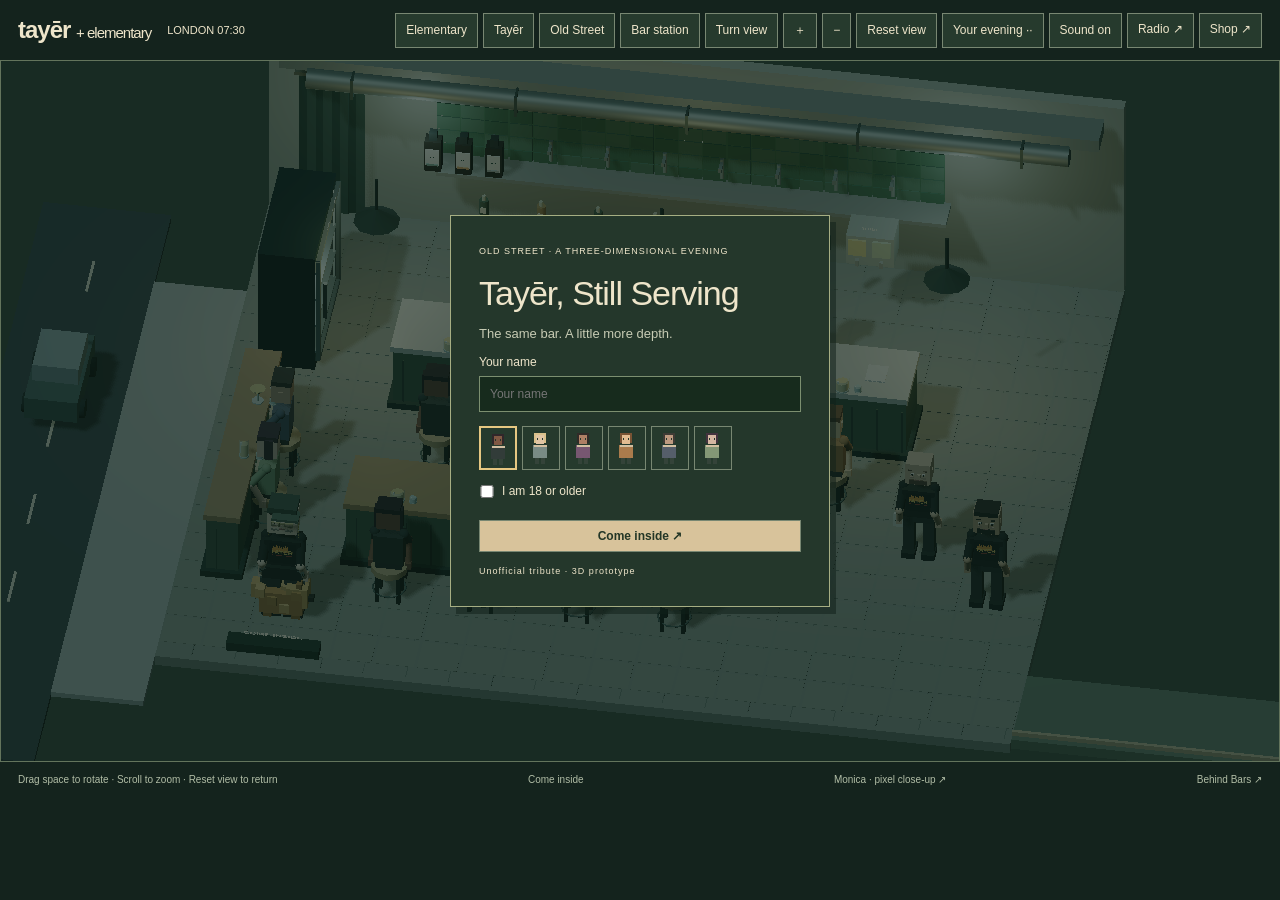
==== index.html @ e445b416 "Raise window decal and keep storefront sign readable" ====
<!doctype html><html lang="en"><head><meta charset="utf-8"><meta name="viewport" content="width=device-width, initial-scale=1"><title>Tayēr, Still Serving</title><link rel="stylesheet" href="style.css?v=glass-height-20"></head><body>
<header><a href="./">tayēr <small>+ elementary</small></a><span id="time"></span><nav><button id="front">Elementary</button><button id="back">Tayēr</button><button id="street">Old Street</button><button id="station">Bar station</button><button id="orbit">Turn view</button><button id="zoomIn" aria-label="Zoom in">＋</button><button id="zoomOut" aria-label="Zoom out">−</button><button id="resetView">Reset view</button><button id="actions" aria-expanded="false">Your evening ··</button><button id="sound">Sound on</button><a href="https://open.spotify.com/playlist/6UppMPIf8pKgyq8JjT1DAQ" target="_blank" rel="noopener noreferrer">Radio ↗</a><a href="https://tayer-elementary.com/collections/all" target="_blank" rel="noopener noreferrer">Shop ↗</a></nav></header>
<main id="stage"><canvas id="world" aria-label="Three-dimensional pixel bar"></canvas><div id="targets"></div><div id="bubble" hidden><button id="dismiss" aria-label="Close dialogue">×</button><img id="dialoguePortrait" src="alex-welcome-v4-muyu.png" alt="Alex welcoming you at Elementary" hidden><strong id="speaker"></strong><p id="line"></p><div id="choices"></div></div><div id="notice" role="status"></div>
<section id="welcome"><div><small>OLD STREET · A THREE-DIMENSIONAL EVENING</small><h1>Tayēr, Still Serving</h1><p>The same bar. A little more depth.</p><label>Your name<input id="name" placeholder="Your name" maxlength="30"></label><div id="avatars"></div><label class="adult"><input id="adult" type="checkbox"> I am 18 or older</label><button id="enter">Come inside ↗</button><small>Unofficial tribute · 3D prototype</small></div></section>
<section id="menu" hidden><div class="paper"><button id="closeMenu" aria-label="Close menu">×</button><h2 id="menuTitle">elementary</h2><small id="menuSubtitle">#HUSTLEMAGIC</small><div id="drinks"></div><small>Virtual drinks · sample prices</small></div></section></main>
<footer><span>Drag space to rotate · Scroll to zoom · Reset view to return</span><span id="status">Come inside</span><a href="monica.html">Monica · pixel close-up ↗</a><a href="https://www.behindbars.net/projects/tayer-elementary" target="_blank" rel="noopener noreferrer">Behind Bars ↗</a></footer><div id="music" aria-hidden="true"><div id="spotify"></div></div>
<script src="content.js?v=martini-16"></script><script type="module" src="game.js?v=glass-height-20"></script></body></html>
---- style.css ----
:root{font-family:Arial,Helvetica,sans-serif;color:#eee5ca;background:#14231d}*{box-sizing:border-box}body{margin:0}header{display:flex;align-items:center;gap:16px;min-height:60px;padding:12px 18px;flex-wrap:wrap}header>a{font-size:24px;font-weight:bold;letter-spacing:-1px}header small{font-size:15px;font-weight:normal}a{color:inherit;text-decoration:none}nav{display:flex;gap:5px;flex-wrap:wrap;margin-left:auto}button,nav a{font:inherit;font-size:12px;border:1px solid #788772;background:#263a2d;color:inherit;padding:8px 10px;cursor:pointer}button:hover,a:hover{background:#435643}button:disabled{opacity:.5;cursor:wait}#time{font-size:11px}main{position:relative;max-width:1600px;height:min(78vh,850px);min-height:450px;margin:auto;background:#24382e;border:1px solid #63745c;overflow:hidden}#world{width:100%;height:100%;display:block;image-rendering:pixelated;touch-action:none}#targets{position:absolute;inset:0;pointer-events:none}.target{position:absolute;transform:translate(-50%,-100%);pointer-events:auto;width:38px;height:85px;border:0;background:transparent;color:transparent}.target:hover,.target:focus-visible{outline:1px solid #e4c78f;border-radius:25px;background:#e9e8b20b}#bubble{position:absolute;z-index:4;width:300px;max-width:calc(100% - 16px);background:#11271aef;border:1px solid #c8cba1;border-radius:3px;padding:11px 14px;box-shadow:4px 5px #06130c66}#bubble[hidden]{display:none}#bubble:after{content:'';position:absolute;left:var(--tail,50%);bottom:-7px;width:12px;height:12px;transform:rotate(45deg);background:#11271a;border-right:1px solid #c8cba1;border-bottom:1px solid #c8cba1}#speaker{font-size:11px;color:#e4bf82;letter-spacing:1px}#line{font-size:14px;line-height:1.5;margin:8px 0}#choices{display:flex;gap:5px;flex-wrap:wrap}#choices button{font-size:12px;padding:6px 9px}#dismiss,#closeMenu{position:absolute;top:3px;right:4px;background:none;border:0;padding:1px 6px;font-size:20px}#notice{position:absolute;top:12px;left:50%;transform:translateX(-50%);font-size:12px;background:#102319e8;padding:8px 14px;opacity:0;pointer-events:none}section{position:absolute;inset:0;background:#11231ba3;display:grid;place-items:center;z-index:8}section[hidden]{display:none}#welcome>div{width:380px;max-width:90%;padding:28px;background:#24372b;border:1px solid #a6ae83;box-shadow:6px 7px #10211988}h1{font-size:34px;margin:16px 0 5px;font-weight:normal;letter-spacing:-1px}#welcome p{font-size:13px;color:#c7cbb4}#welcome small{display:block;font-size:9px;letter-spacing:1px;line-height:1.6}label{display:block;font-size:12px;margin:14px 0}input{display:block;width:100%;padding:10px;background:#172b1d;border:1px solid #7c8f70;color:inherit;margin-top:7px;font:inherit}.adult{display:flex;align-items:center;gap:7px}.adult input{width:16px;margin:0}#avatars{display:flex;gap:5px}#avatars button{width:38px;height:44px;padding:4px}#avatars button[aria-pressed=true]{border:2px solid #e6c782}#enter{width:100%;background:#d8c39b;color:#233626;font-weight:bold;margin:8px 0 12px}.paper{position:relative;width:540px;max-width:94%;padding:28px;color:#151b16;background:#f2f0e8;max-height:90%;overflow:auto}.paper h2{text-align:right;margin:8px 0;font-size:31px;letter-spacing:-1px}.paper>small{display:block;text-align:right;letter-spacing:2px;font-size:9px}.paper .drink{color:#1c251e;display:block;width:100%;background:none;border:0;border-top:5px solid #172019;text-align:left;margin:25px 0 8px;padding:12px 0;position:relative}.drink b{display:block;font-size:13px;padding-right:30px}.drink p{font-size:12px;line-height:1.5;margin:8px 0}.drink span{position:absolute;right:0;top:12px}.drink:hover{background:#e0e4d7}footer{display:flex;justify-content:space-between;flex-wrap:wrap;gap:10px;padding:12px 18px;font-size:10px;color:#b1bda6}#music{position:fixed;left:-500px;top:0;width:280px;height:152px;pointer-events:none}@media(max-width:700px){header{padding:9px;gap:8px}header>a{font-size:20px}nav{margin:0}nav button,nav a{font-size:10px;padding:6px}main{min-height:430px;height:68vh}.target{height:65px;width:30px}#bubble{width:260px}#line{font-size:13px}}

.guest-chat{position:absolute;transform:translate(-50%,-100%);max-width:135px;padding:5px 7px;background:#11241bec;border:1px solid #a9b394;color:#fff3d8;font:12px/1.4 Arial,sans-serif;border-radius:3px;pointer-events:none}.guest-chat[hidden]{display:none}

#avatars canvas{display:block;width:26px;height:34px;image-rendering:pixelated}

#menu[data-room=front] #drinks{display:grid;grid-template-columns:1fr 1fr;margin-top:22px}#menu[data-room=front] .drink{border:0;margin:0;padding:0 15px 12px 0;min-height:170px}#menu[data-room=front] .drink:last-child{border-left:6px solid #172019;padding-left:15px;padding-right:0}#menu[data-room=front] .category{display:block;text-align:left;letter-spacing:3px;border-bottom:6px solid #172019;padding:0 0 8px;margin:0 -15px 18px 0;font-size:12px;font-weight:bold}#menu[data-room=front] .drink:last-child .category{margin-left:-15px;margin-right:0;padding-left:15px}#menu[data-room=front] .drink span{top:40px;right:9px}#menu[data-room=front] .drink:last-child span{right:0}

.target{width:26px;height:20px;padding:0;color:#e7d6ad;font:18px/16px Arial,sans-serif;border-radius:0;background:#20372bbb;transform:translate(-50%,-125%)}.target:hover,.target:focus-visible{border-radius:2px;background:#3a5343;outline:1px solid #c5bb93}

#bubble.with-portrait{width:420px;max-height:calc(100% - 24px);overflow:auto}#dialoguePortrait{display:block;width:100%;aspect-ratio:4/3;object-fit:cover;image-rendering:pixelated;margin:12px 0}#dialoguePortrait[hidden]{display:none}

/* Phone layout: comfortable controls, a tall viewport and scrollable overlays. */
@media(max-width:700px){body{overflow-x:hidden}header{padding:8px 10px}nav{width:100%;flex-wrap:nowrap;overflow-x:auto;padding-bottom:4px}nav button,nav a{flex-shrink:0;min-height:44px;padding:10px 12px;font-size:12px}main{height:calc(100svh - 150px);min-height:360px}.target{width:44px;height:76px}#choices button{min-height:44px;font-size:14px}#dismiss,#closeMenu{min-width:44px;min-height:44px}#welcome>div{max-height:96%;overflow:auto;padding:20px}input{font-size:16px;min-height:44px}.paper{padding:20px;max-height:96%}footer{padding:8px 10px}#notice{max-width:94%;width:max-content}#bubble{max-height:85%;overflow:auto}}
@media(max-height:500px) and (orientation:landscape){main{height:75svh;min-height:260px}#welcome>div{padding:12px 20px}h1{margin:4px 0}header{padding:4px 8px}}

#seatChoice{border:1px solid #7c8f70;margin:12px 0;padding:8px}#seatChoice legend{font-size:12px}#seatChoice label{display:inline-flex;align-items:center;gap:8px;margin:4px 10px 4px 0;min-height:44px}#seatChoice input{width:18px;min-height:18px;margin:0}

#bubble.below-speaker:after{top:-7px;bottom:auto;transform:rotate(225deg)}
@media(max-width:700px){#bubble,#bubble.with-portrait{width:260px;max-width:calc(100% - 16px);padding:10px 12px;max-height:calc(100% - 16px)}#bubble.with-portrait #dialoguePortrait{float:left;width:72px;height:84px;aspect-ratio:auto;object-fit:cover;margin:18px 10px 6px 0}#bubble.with-portrait #choices{clear:both}#line{margin:6px 0;font-size:14px;line-height:1.4}}

#posterDialog{padding:12px;background:#172b25;border:1px solid #9daaa1;max-width:94vw;max-height:94svh;overflow:auto}#posterDialog::backdrop{background:#07120de8}#posterDialog img{display:block;max-width:85vw;max-height:85svh;object-fit:contain}#posterDialog button{position:sticky;top:0;float:right;min-width:44px;min-height:44px;font-size:24px}nav,#bubble,.paper,#welcome>div,#posterDialog{touch-action:pan-y;overscroll-behavior:contain;-webkit-overflow-scrolling:touch}nav{touch-action:pan-x}html{scroll-behavior:smooth}

.poster-target{position:absolute;transform:translate(-50%,-50%);min-width:44px;min-height:44px;width:90px;height:120px;pointer-events:auto;background:transparent;border:0;color:transparent}.poster-target:hover,.poster-target:focus-visible{outline:1px solid #dbd3af;background:#ffffff09}

.target{width:auto;min-width:26px;height:22px;font:10px/18px Arial,sans-serif;padding:0 4px;white-space:nowrap}@media(max-width:700px){.target{min-width:44px;min-height:44px;height:44px;font-size:11px;background:#20372b99}}
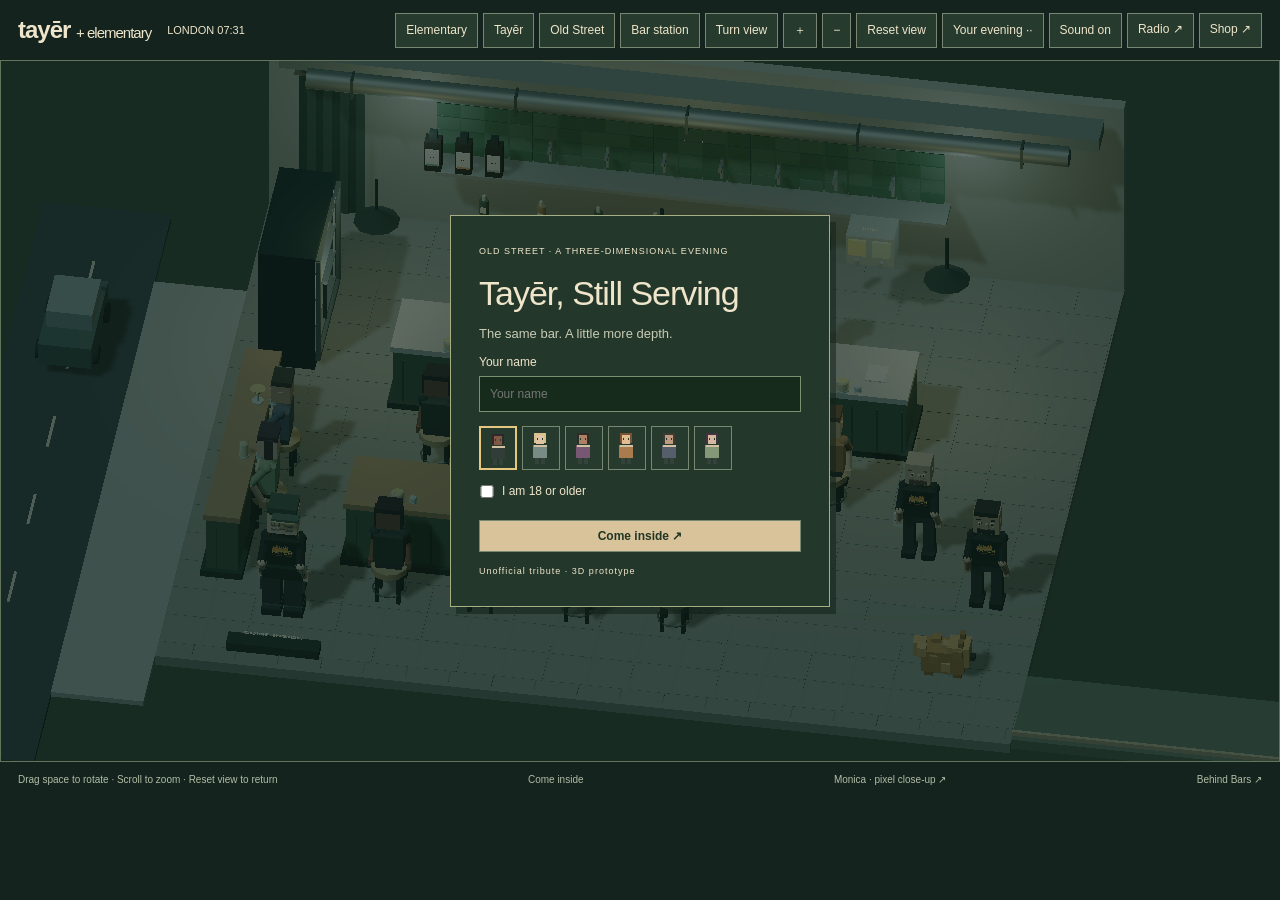
==== commit e8bb0368: "Add Alex and Pablo moments and corridor behind the curtain" ====
--- a/index.html
+++ b/index.html
@@ -1,7 +1,7 @@
-<!doctype html><html lang="en"><head><meta charset="utf-8"><meta name="viewport" content="width=device-width, initial-scale=1"><title>Tayēr, Still Serving</title><link rel="stylesheet" href="style.css?v=glass-height-20"></head><body>
+<!doctype html><html lang="en"><head><meta charset="utf-8"><meta name="viewport" content="width=device-width, initial-scale=1"><title>Tayēr, Still Serving</title><link rel="stylesheet" href="style.css?v=pablo-corridor-21"></head><body>
 <header><a href="./">tayēr <small>+ elementary</small></a><span id="time"></span><nav><button id="front">Elementary</button><button id="back">Tayēr</button><button id="street">Old Street</button><button id="station">Bar station</button><button id="orbit">Turn view</button><button id="zoomIn" aria-label="Zoom in">＋</button><button id="zoomOut" aria-label="Zoom out">−</button><button id="resetView">Reset view</button><button id="actions" aria-expanded="false">Your evening ··</button><button id="sound">Sound on</button><a href="https://open.spotify.com/playlist/6UppMPIf8pKgyq8JjT1DAQ" target="_blank" rel="noopener noreferrer">Radio ↗</a><a href="https://tayer-elementary.com/collections/all" target="_blank" rel="noopener noreferrer">Shop ↗</a></nav></header>
 <main id="stage"><canvas id="world" aria-label="Three-dimensional pixel bar"></canvas><div id="targets"></div><div id="bubble" hidden><button id="dismiss" aria-label="Close dialogue">×</button><img id="dialoguePortrait" src="alex-welcome-v4-muyu.png" alt="Alex welcoming you at Elementary" hidden><strong id="speaker"></strong><p id="line"></p><div id="choices"></div></div><div id="notice" role="status"></div>
 <section id="welcome"><div><small>OLD STREET · A THREE-DIMENSIONAL EVENING</small><h1>Tayēr, Still Serving</h1><p>The same bar. A little more depth.</p><label>Your name<input id="name" placeholder="Your name" maxlength="30"></label><div id="avatars"></div><label class="adult"><input id="adult" type="checkbox"> I am 18 or older</label><button id="enter">Come inside ↗</button><small>Unofficial tribute · 3D prototype</small></div></section>
 <section id="menu" hidden><div class="paper"><button id="closeMenu" aria-label="Close menu">×</button><h2 id="menuTitle">elementary</h2><small id="menuSubtitle">#HUSTLEMAGIC</small><div id="drinks"></div><small>Virtual drinks · sample prices</small></div></section></main>
 <footer><span>Drag space to rotate · Scroll to zoom · Reset view to return</span><span id="status">Come inside</span><a href="monica.html">Monica · pixel close-up ↗</a><a href="https://www.behindbars.net/projects/tayer-elementary" target="_blank" rel="noopener noreferrer">Behind Bars ↗</a></footer><div id="music" aria-hidden="true"><div id="spotify"></div></div>
-<script src="content.js?v=martini-16"></script><script type="module" src="game.js?v=glass-height-20"></script></body></html>
+<script src="content.js?v=martini-16"></script><script type="module" src="game.js?v=pablo-corridor-21"></script></body></html>
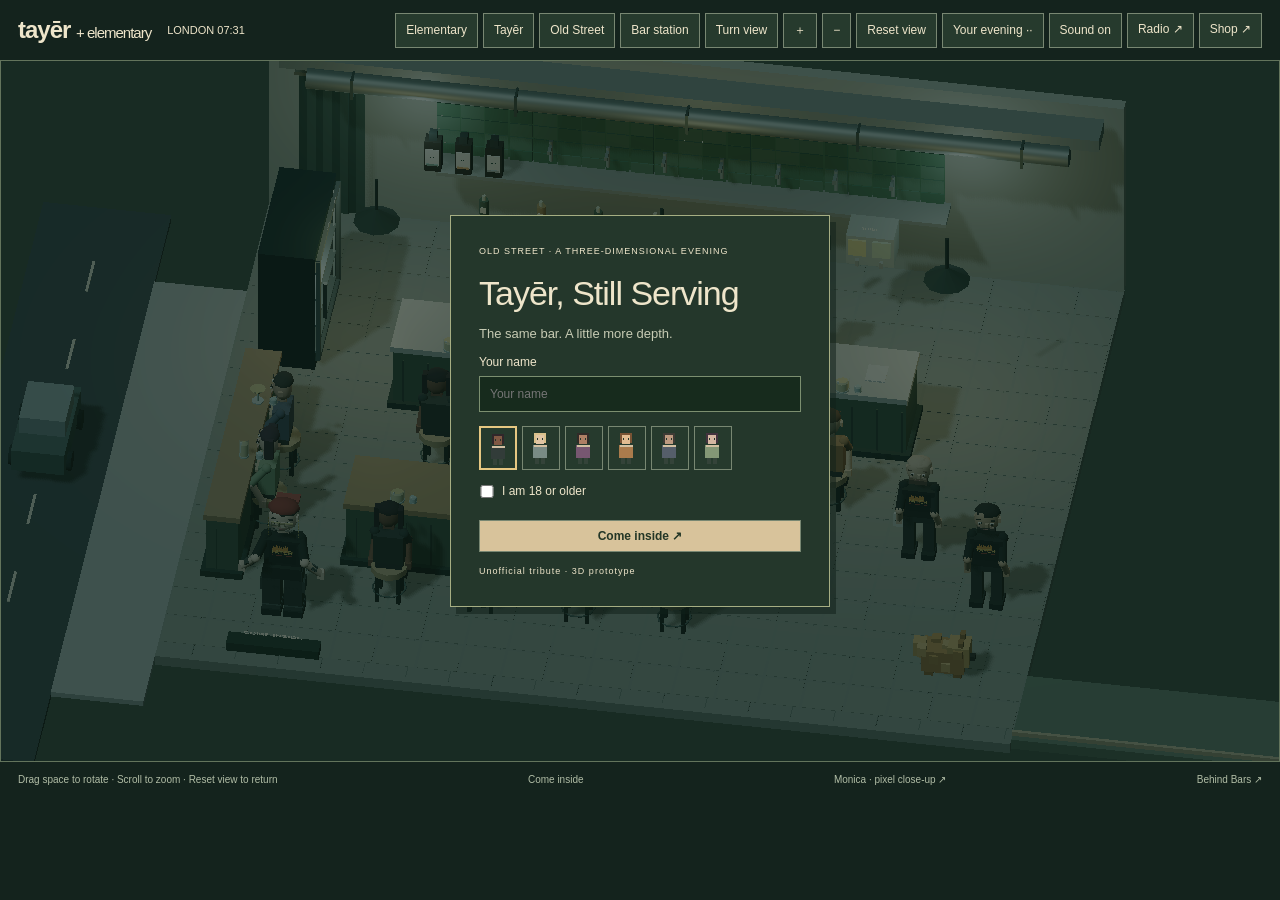
==== commit 8f4c9657: "Shape character faces, open Alex welcome pose and animate Laura slush service" ====
--- a/index.html
+++ b/index.html
@@ -1,7 +1,7 @@
-<!doctype html><html lang="en"><head><meta charset="utf-8"><meta name="viewport" content="width=device-width, initial-scale=1"><title>Tayēr, Still Serving</title><link rel="stylesheet" href="style.css?v=pablo-corridor-21"></head><body>
+<!doctype html><html lang="en"><head><meta charset="utf-8"><meta name="viewport" content="width=device-width, initial-scale=1"><title>Tayēr, Still Serving</title><link rel="stylesheet" href="style.css?v=characters-22"></head><body>
 <header><a href="./">tayēr <small>+ elementary</small></a><span id="time"></span><nav><button id="front">Elementary</button><button id="back">Tayēr</button><button id="street">Old Street</button><button id="station">Bar station</button><button id="orbit">Turn view</button><button id="zoomIn" aria-label="Zoom in">＋</button><button id="zoomOut" aria-label="Zoom out">−</button><button id="resetView">Reset view</button><button id="actions" aria-expanded="false">Your evening ··</button><button id="sound">Sound on</button><a href="https://open.spotify.com/playlist/6UppMPIf8pKgyq8JjT1DAQ" target="_blank" rel="noopener noreferrer">Radio ↗</a><a href="https://tayer-elementary.com/collections/all" target="_blank" rel="noopener noreferrer">Shop ↗</a></nav></header>
-<main id="stage"><canvas id="world" aria-label="Three-dimensional pixel bar"></canvas><div id="targets"></div><div id="bubble" hidden><button id="dismiss" aria-label="Close dialogue">×</button><img id="dialoguePortrait" src="alex-welcome-v4-muyu.png" alt="Alex welcoming you at Elementary" hidden><strong id="speaker"></strong><p id="line"></p><div id="choices"></div></div><div id="notice" role="status"></div>
+<main id="stage"><canvas id="world" aria-label="Three-dimensional pixel bar"></canvas><div id="targets"></div><div id="bubble" hidden><button id="dismiss" aria-label="Close dialogue">×</button><img id="dialoguePortrait" src="alex-welcome-v7-open.png" alt="Alex welcoming you at Elementary" hidden><strong id="speaker"></strong><p id="line"></p><div id="choices"></div></div><div id="notice" role="status"></div>
 <section id="welcome"><div><small>OLD STREET · A THREE-DIMENSIONAL EVENING</small><h1>Tayēr, Still Serving</h1><p>The same bar. A little more depth.</p><label>Your name<input id="name" placeholder="Your name" maxlength="30"></label><div id="avatars"></div><label class="adult"><input id="adult" type="checkbox"> I am 18 or older</label><button id="enter">Come inside ↗</button><small>Unofficial tribute · 3D prototype</small></div></section>
 <section id="menu" hidden><div class="paper"><button id="closeMenu" aria-label="Close menu">×</button><h2 id="menuTitle">elementary</h2><small id="menuSubtitle">#HUSTLEMAGIC</small><div id="drinks"></div><small>Virtual drinks · sample prices</small></div></section></main>
 <footer><span>Drag space to rotate · Scroll to zoom · Reset view to return</span><span id="status">Come inside</span><a href="monica.html">Monica · pixel close-up ↗</a><a href="https://www.behindbars.net/projects/tayer-elementary" target="_blank" rel="noopener noreferrer">Behind Bars ↗</a></footer><div id="music" aria-hidden="true"><div id="spotify"></div></div>
-<script src="content.js?v=martini-16"></script><script type="module" src="game.js?v=pablo-corridor-21"></script></body></html>
+<script src="content.js?v=martini-16"></script><script type="module" src="game.js?v=characters-22"></script></body></html>
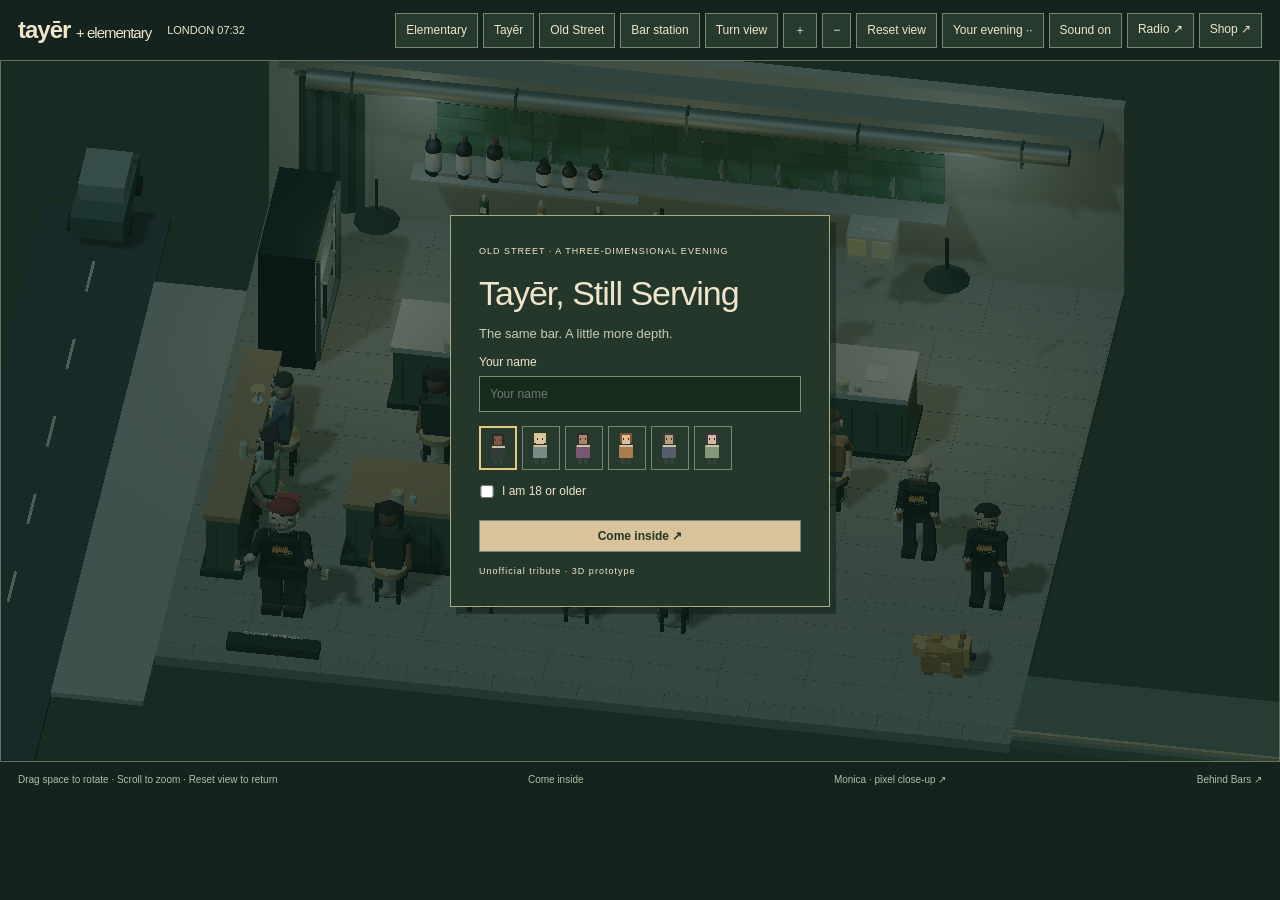
==== commit 3dfbe46c: "Refine welcome, product bottles, Pablo play and separated Tayer service" ====
--- a/index.html
+++ b/index.html
@@ -1,7 +1,7 @@
-<!doctype html><html lang="en"><head><meta charset="utf-8"><meta name="viewport" content="width=device-width, initial-scale=1"><title>Tayēr, Still Serving</title><link rel="stylesheet" href="style.css?v=characters-22"></head><body>
+<!doctype html><html lang="en"><head><meta charset="utf-8"><meta name="viewport" content="width=device-width, initial-scale=1"><title>Tayēr, Still Serving</title><link rel="stylesheet" href="style.css?v=welcome-play-25"></head><body>
 <header><a href="./">tayēr <small>+ elementary</small></a><span id="time"></span><nav><button id="front">Elementary</button><button id="back">Tayēr</button><button id="street">Old Street</button><button id="station">Bar station</button><button id="orbit">Turn view</button><button id="zoomIn" aria-label="Zoom in">＋</button><button id="zoomOut" aria-label="Zoom out">−</button><button id="resetView">Reset view</button><button id="actions" aria-expanded="false">Your evening ··</button><button id="sound">Sound on</button><a href="https://open.spotify.com/playlist/6UppMPIf8pKgyq8JjT1DAQ" target="_blank" rel="noopener noreferrer">Radio ↗</a><a href="https://tayer-elementary.com/collections/all" target="_blank" rel="noopener noreferrer">Shop ↗</a></nav></header>
-<main id="stage"><canvas id="world" aria-label="Three-dimensional pixel bar"></canvas><div id="targets"></div><div id="bubble" hidden><button id="dismiss" aria-label="Close dialogue">×</button><img id="dialoguePortrait" src="alex-welcome-v7-open.png" alt="Alex welcoming you at Elementary" hidden><strong id="speaker"></strong><p id="line"></p><div id="choices"></div></div><div id="notice" role="status"></div>
+<main id="stage"><canvas id="world" aria-label="Three-dimensional pixel bar"></canvas><div id="targets"></div><div id="bubble" hidden><button id="dismiss" aria-label="Close dialogue">×</button><img id="dialoguePortrait" src="alex-welcome-v9-warm-full.png" alt="Alex welcoming you at Elementary" hidden><strong id="speaker"></strong><p id="line"></p><div id="choices"></div></div><div id="notice" role="status"></div>
 <section id="welcome"><div><small>OLD STREET · A THREE-DIMENSIONAL EVENING</small><h1>Tayēr, Still Serving</h1><p>The same bar. A little more depth.</p><label>Your name<input id="name" placeholder="Your name" maxlength="30"></label><div id="avatars"></div><label class="adult"><input id="adult" type="checkbox"> I am 18 or older</label><button id="enter">Come inside ↗</button><small>Unofficial tribute · 3D prototype</small></div></section>
 <section id="menu" hidden><div class="paper"><button id="closeMenu" aria-label="Close menu">×</button><h2 id="menuTitle">elementary</h2><small id="menuSubtitle">#HUSTLEMAGIC</small><div id="drinks"></div><small>Virtual drinks · sample prices</small></div></section></main>
 <footer><span>Drag space to rotate · Scroll to zoom · Reset view to return</span><span id="status">Come inside</span><a href="monica.html">Monica · pixel close-up ↗</a><a href="https://www.behindbars.net/projects/tayer-elementary" target="_blank" rel="noopener noreferrer">Behind Bars ↗</a></footer><div id="music" aria-hidden="true"><div id="spotify"></div></div>
-<script src="content.js?v=martini-16"></script><script type="module" src="game.js?v=characters-22"></script></body></html>
+<script src="content.js?v=martini-16"></script><script type="module" src="game.js?v=welcome-play-25"></script></body></html>
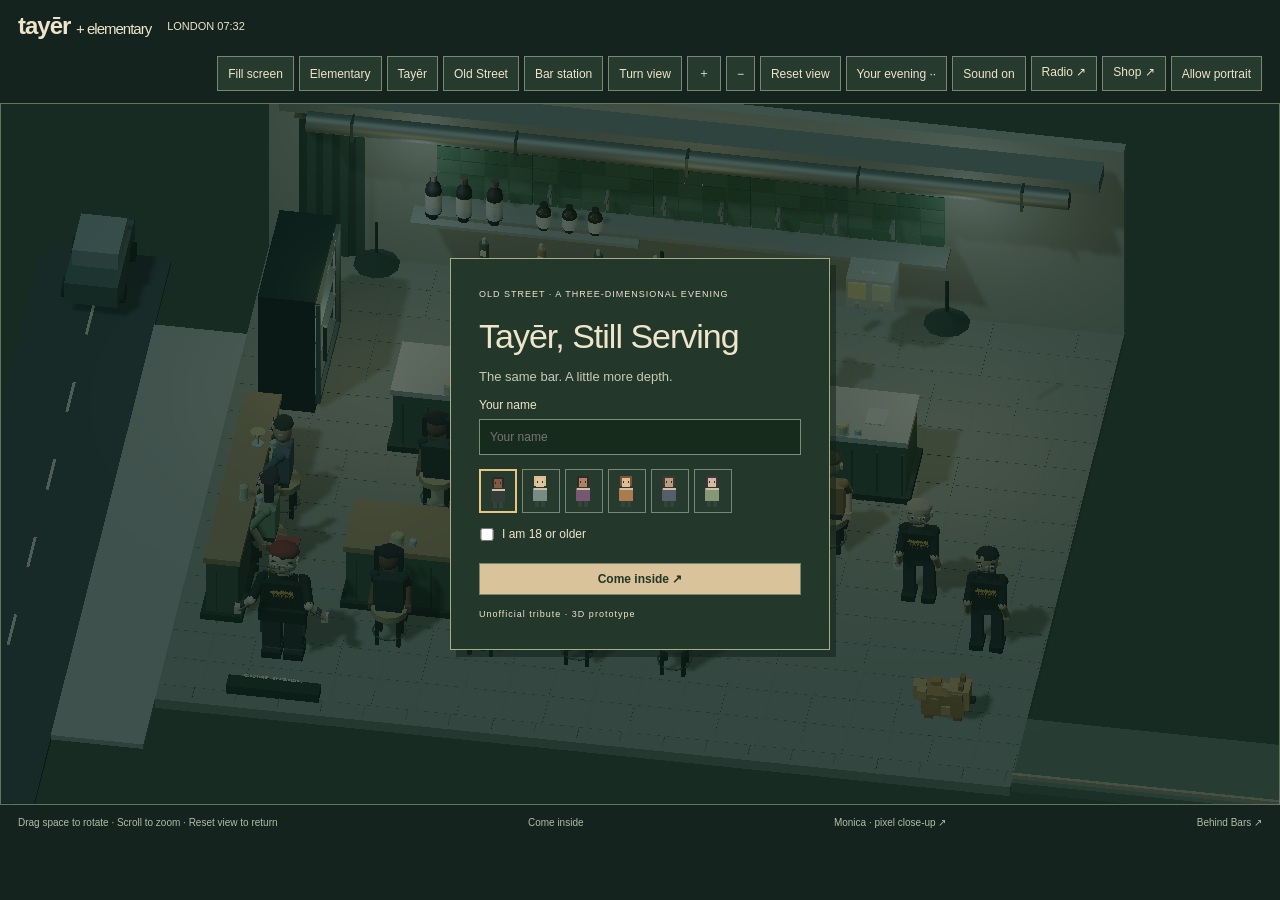
==== commit f56cb84b: "Add Jolin welcome toast, saved visits, close service and mobile controls" ====
--- a/index.html
+++ b/index.html
@@ -1,7 +1,7 @@
-<!doctype html><html lang="en"><head><meta charset="utf-8"><meta name="viewport" content="width=device-width, initial-scale=1"><title>Tayēr, Still Serving</title><link rel="stylesheet" href="style.css?v=welcome-play-25"></head><body>
+<!doctype html><html lang="en"><head><meta charset="utf-8"><meta name="viewport" content="width=device-width, initial-scale=1"><title>Tayēr, Still Serving</title><link rel="stylesheet" href="style.css?v=visit26"></head><body>
 <header><a href="./">tayēr <small>+ elementary</small></a><span id="time"></span><nav><button id="front">Elementary</button><button id="back">Tayēr</button><button id="street">Old Street</button><button id="station">Bar station</button><button id="orbit">Turn view</button><button id="zoomIn" aria-label="Zoom in">＋</button><button id="zoomOut" aria-label="Zoom out">−</button><button id="resetView">Reset view</button><button id="actions" aria-expanded="false">Your evening ··</button><button id="sound">Sound on</button><a href="https://open.spotify.com/playlist/6UppMPIf8pKgyq8JjT1DAQ" target="_blank" rel="noopener noreferrer">Radio ↗</a><a href="https://tayer-elementary.com/collections/all" target="_blank" rel="noopener noreferrer">Shop ↗</a></nav></header>
 <main id="stage"><canvas id="world" aria-label="Three-dimensional pixel bar"></canvas><div id="targets"></div><div id="bubble" hidden><button id="dismiss" aria-label="Close dialogue">×</button><img id="dialoguePortrait" src="alex-welcome-v9-warm-full.png" alt="Alex welcoming you at Elementary" hidden><strong id="speaker"></strong><p id="line"></p><div id="choices"></div></div><div id="notice" role="status"></div>
 <section id="welcome"><div><small>OLD STREET · A THREE-DIMENSIONAL EVENING</small><h1>Tayēr, Still Serving</h1><p>The same bar. A little more depth.</p><label>Your name<input id="name" placeholder="Your name" maxlength="30"></label><div id="avatars"></div><label class="adult"><input id="adult" type="checkbox"> I am 18 or older</label><button id="enter">Come inside ↗</button><small>Unofficial tribute · 3D prototype</small></div></section>
 <section id="menu" hidden><div class="paper"><button id="closeMenu" aria-label="Close menu">×</button><h2 id="menuTitle">elementary</h2><small id="menuSubtitle">#HUSTLEMAGIC</small><div id="drinks"></div><small>Virtual drinks · sample prices</small></div></section></main>
 <footer><span>Drag space to rotate · Scroll to zoom · Reset view to return</span><span id="status">Come inside</span><a href="monica.html">Monica · pixel close-up ↗</a><a href="https://www.behindbars.net/projects/tayer-elementary" target="_blank" rel="noopener noreferrer">Behind Bars ↗</a></footer><div id="music" aria-hidden="true"><div id="spotify"></div></div>
-<script src="content.js?v=martini-16"></script><script type="module" src="game.js?v=welcome-play-25"></script></body></html>
+<script src="content.js?v=martini-16"></script><script type="module" src="game.js?v=visit26"></script></body></html>
--- a/style.css
+++ b/style.css
@@ -24,3 +24,12 @@
 .poster-target{position:absolute;transform:translate(-50%,-50%);min-width:44px;min-height:44px;width:90px;height:120px;pointer-events:auto;background:transparent;border:0;color:transparent}.poster-target:hover,.poster-target:focus-visible{outline:1px solid #dbd3af;background:#ffffff09}
 
 .target{width:auto;min-width:26px;height:22px;font:10px/18px Arial,sans-serif;padding:0 4px;white-space:nowrap}@media(max-width:700px){.target{min-width:44px;min-height:44px;height:44px;font-size:11px;background:#20372b99}}
+/* Compact labels retain generous invisible touch targets. */
+.target{font-size:8px;line-height:14px;height:18px;min-width:22px;padding:0 3px;background:#20372b80;border-color:transparent}.target:before{content:'';position:absolute;inset:-12px -8px}
+#world{touch-action:none}#serveBack{display:none;position:absolute;top:12px;right:12px;z-index:15}.service-closeup #serveBack{display:block}.service-closeup #bubble{left:50%!important;top:auto!important;bottom:20px;width:min(580px,85%)}
+#toastBanner{position:absolute;top:14px;left:50%;transform:translateX(-50%);width:max-content;max-width:90%;padding:12px;background:#132c28ed;border:1px solid #b7c2ab;color:#f2e9cc;text-align:center;z-index:12}#toastBanner[hidden]{display:none}
+@media(pointer:coarse){body{height:100svh;overflow:hidden;display:flex;flex-direction:column}header{flex:none;padding:5px 8px;gap:5px}header>a{font-size:17px}header #time{font-size:9px}nav{width:100%;overflow-x:auto;flex-wrap:nowrap}nav button,nav a{min-height:36px;padding:6px 8px;font-size:11px}main#stage{flex:1;height:auto;min-height:0;width:100%}footer{flex:none;padding:3px 8px;font-size:8px}footer a{display:none}.target{font-size:8px;min-width:22px;min-height:18px;height:18px}#bubble{max-height:90%}#welcome>div{max-height:95%;overflow:auto}}
+@media(orientation:landscape) and (max-height:600px){header{padding:3px 8px;flex-wrap:nowrap}header #time{display:none}nav{margin-left:auto;width:auto}main#stage{height:calc(100svh - 76px);min-height:0}footer{padding:3px 8px}#welcome>div{padding:12px 20px}#welcome h1{font-size:25px}#welcome label{margin:7px 0}#bubble.with-portrait{width:340px}#bubble.with-portrait #dialoguePortrait{float:left;width:100px;height:120px;object-fit:cover;margin-right:10px}}
+:fullscreen main#stage{height:calc(100svh - 76px);min-height:0}
+@media(orientation:landscape) and (max-height:600px){header>a{white-space:nowrap;flex-shrink:0;font-size:16px}header nav{display:flex;flex-wrap:nowrap;overflow-x:auto;max-width:calc(100vw - 135px);white-space:nowrap}header nav>*{flex-shrink:0}main#stage{height:calc(100svh - 66px)}}
+.service-closeup #bubble{transform:translateX(-50%);margin:0}.service-closeup #bubble:after{display:none}
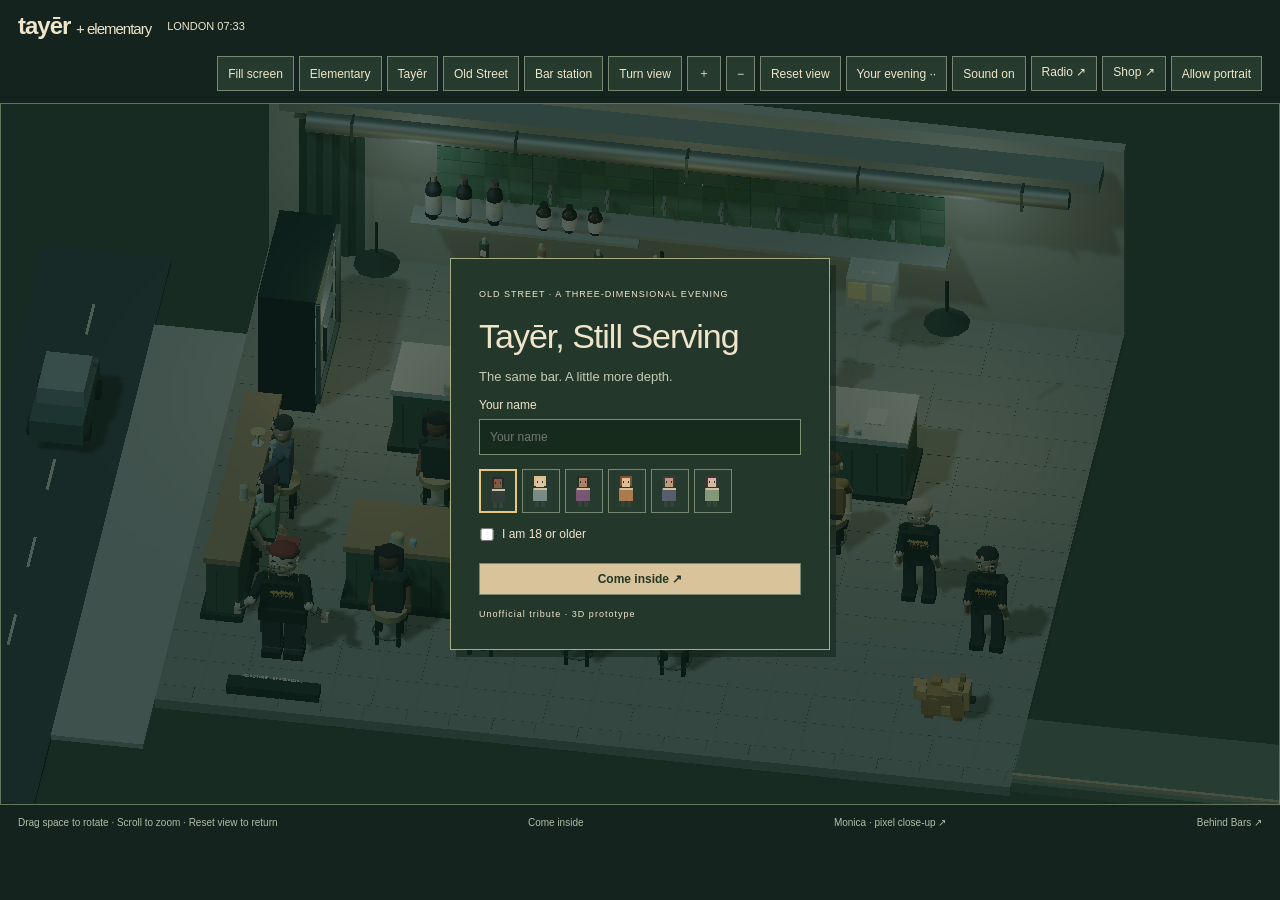
==== commit 6d2edc8e: "Restore Tayer conversations, details, counter-facing poses and simple water top-ups" ====
--- a/index.html
+++ b/index.html
@@ -1,7 +1,7 @@
-<!doctype html><html lang="en"><head><meta charset="utf-8"><meta name="viewport" content="width=device-width, initial-scale=1"><title>Tayēr, Still Serving</title><link rel="stylesheet" href="style.css?v=visit26"></head><body>
+<!doctype html><html lang="en"><head><meta charset="utf-8"><meta name="viewport" content="width=device-width, initial-scale=1"><title>Tayēr, Still Serving</title><link rel="stylesheet" href="style.css?v=visit27"></head><body>
 <header><a href="./">tayēr <small>+ elementary</small></a><span id="time"></span><nav><button id="front">Elementary</button><button id="back">Tayēr</button><button id="street">Old Street</button><button id="station">Bar station</button><button id="orbit">Turn view</button><button id="zoomIn" aria-label="Zoom in">＋</button><button id="zoomOut" aria-label="Zoom out">−</button><button id="resetView">Reset view</button><button id="actions" aria-expanded="false">Your evening ··</button><button id="sound">Sound on</button><a href="https://open.spotify.com/playlist/6UppMPIf8pKgyq8JjT1DAQ" target="_blank" rel="noopener noreferrer">Radio ↗</a><a href="https://tayer-elementary.com/collections/all" target="_blank" rel="noopener noreferrer">Shop ↗</a></nav></header>
 <main id="stage"><canvas id="world" aria-label="Three-dimensional pixel bar"></canvas><div id="targets"></div><div id="bubble" hidden><button id="dismiss" aria-label="Close dialogue">×</button><img id="dialoguePortrait" src="alex-welcome-v9-warm-full.png" alt="Alex welcoming you at Elementary" hidden><strong id="speaker"></strong><p id="line"></p><div id="choices"></div></div><div id="notice" role="status"></div>
 <section id="welcome"><div><small>OLD STREET · A THREE-DIMENSIONAL EVENING</small><h1>Tayēr, Still Serving</h1><p>The same bar. A little more depth.</p><label>Your name<input id="name" placeholder="Your name" maxlength="30"></label><div id="avatars"></div><label class="adult"><input id="adult" type="checkbox"> I am 18 or older</label><button id="enter">Come inside ↗</button><small>Unofficial tribute · 3D prototype</small></div></section>
 <section id="menu" hidden><div class="paper"><button id="closeMenu" aria-label="Close menu">×</button><h2 id="menuTitle">elementary</h2><small id="menuSubtitle">#HUSTLEMAGIC</small><div id="drinks"></div><small>Virtual drinks · sample prices</small></div></section></main>
 <footer><span>Drag space to rotate · Scroll to zoom · Reset view to return</span><span id="status">Come inside</span><a href="monica.html">Monica · pixel close-up ↗</a><a href="https://www.behindbars.net/projects/tayer-elementary" target="_blank" rel="noopener noreferrer">Behind Bars ↗</a></footer><div id="music" aria-hidden="true"><div id="spotify"></div></div>
-<script src="content.js?v=martini-16"></script><script type="module" src="game.js?v=visit26"></script></body></html>
+<script src="content.js?v=martini-16"></script><script type="module" src="game.js?v=visit27"></script></body></html>
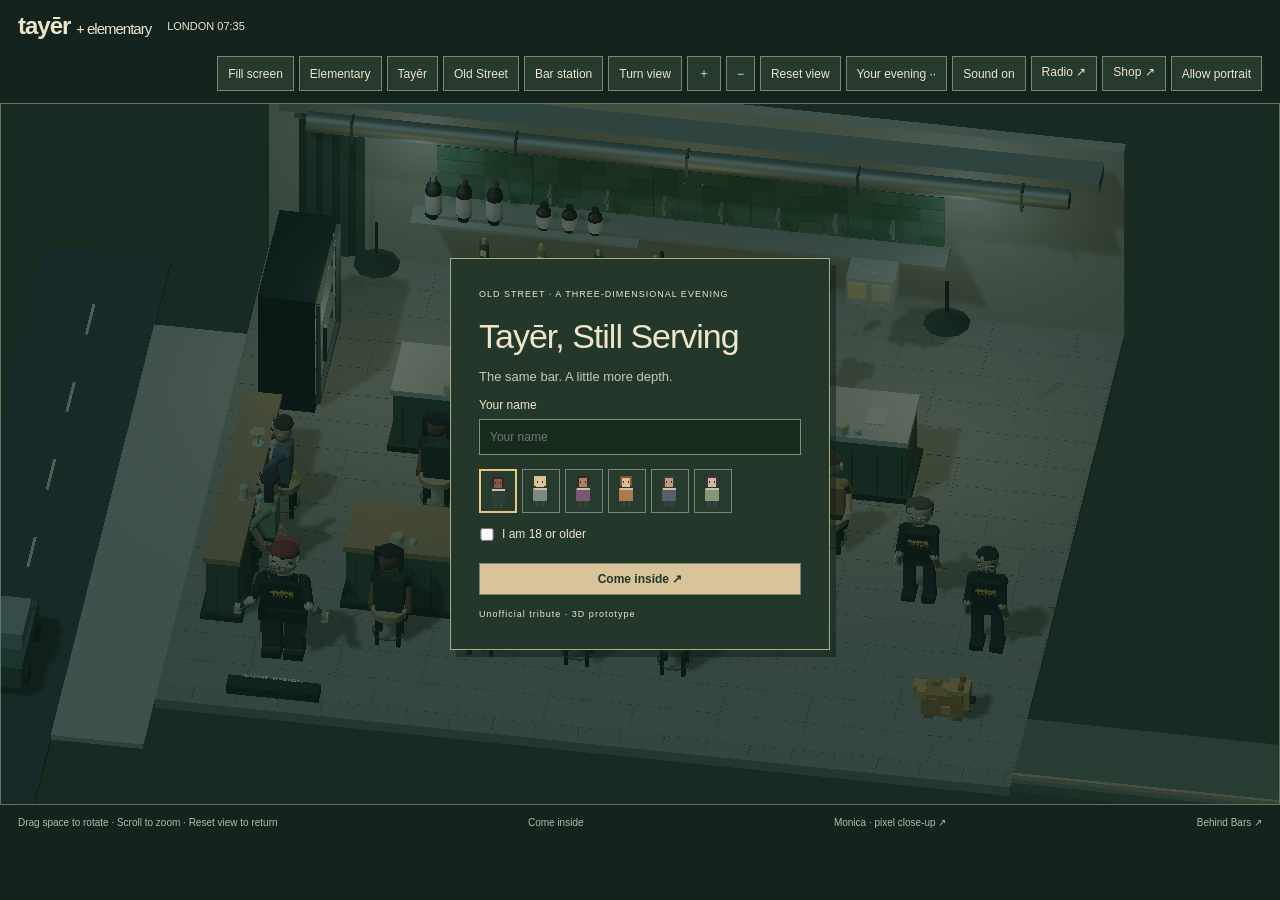
==== commit 8830fd72: "Return to original seat after Pablo play and give David short hair" ====
--- a/index.html
+++ b/index.html
@@ -1,7 +1,7 @@
-<!doctype html><html lang="en"><head><meta charset="utf-8"><meta name="viewport" content="width=device-width, initial-scale=1"><title>Tayēr, Still Serving</title><link rel="stylesheet" href="style.css?v=visit27"></head><body>
+<!doctype html><html lang="en"><head><meta charset="utf-8"><meta name="viewport" content="width=device-width, initial-scale=1"><title>Tayēr, Still Serving</title><link rel="stylesheet" href="style.css?v=visit28"></head><body>
 <header><a href="./">tayēr <small>+ elementary</small></a><span id="time"></span><nav><button id="front">Elementary</button><button id="back">Tayēr</button><button id="street">Old Street</button><button id="station">Bar station</button><button id="orbit">Turn view</button><button id="zoomIn" aria-label="Zoom in">＋</button><button id="zoomOut" aria-label="Zoom out">−</button><button id="resetView">Reset view</button><button id="actions" aria-expanded="false">Your evening ··</button><button id="sound">Sound on</button><a href="https://open.spotify.com/playlist/6UppMPIf8pKgyq8JjT1DAQ" target="_blank" rel="noopener noreferrer">Radio ↗</a><a href="https://tayer-elementary.com/collections/all" target="_blank" rel="noopener noreferrer">Shop ↗</a></nav></header>
 <main id="stage"><canvas id="world" aria-label="Three-dimensional pixel bar"></canvas><div id="targets"></div><div id="bubble" hidden><button id="dismiss" aria-label="Close dialogue">×</button><img id="dialoguePortrait" src="alex-welcome-v9-warm-full.png" alt="Alex welcoming you at Elementary" hidden><strong id="speaker"></strong><p id="line"></p><div id="choices"></div></div><div id="notice" role="status"></div>
 <section id="welcome"><div><small>OLD STREET · A THREE-DIMENSIONAL EVENING</small><h1>Tayēr, Still Serving</h1><p>The same bar. A little more depth.</p><label>Your name<input id="name" placeholder="Your name" maxlength="30"></label><div id="avatars"></div><label class="adult"><input id="adult" type="checkbox"> I am 18 or older</label><button id="enter">Come inside ↗</button><small>Unofficial tribute · 3D prototype</small></div></section>
 <section id="menu" hidden><div class="paper"><button id="closeMenu" aria-label="Close menu">×</button><h2 id="menuTitle">elementary</h2><small id="menuSubtitle">#HUSTLEMAGIC</small><div id="drinks"></div><small>Virtual drinks · sample prices</small></div></section></main>
 <footer><span>Drag space to rotate · Scroll to zoom · Reset view to return</span><span id="status">Come inside</span><a href="monica.html">Monica · pixel close-up ↗</a><a href="https://www.behindbars.net/projects/tayer-elementary" target="_blank" rel="noopener noreferrer">Behind Bars ↗</a></footer><div id="music" aria-hidden="true"><div id="spotify"></div></div>
-<script src="content.js?v=martini-16"></script><script type="module" src="game.js?v=visit27"></script></body></html>
+<script src="content.js?v=martini-16"></script><script type="module" src="game.js?v=visit28"></script></body></html>
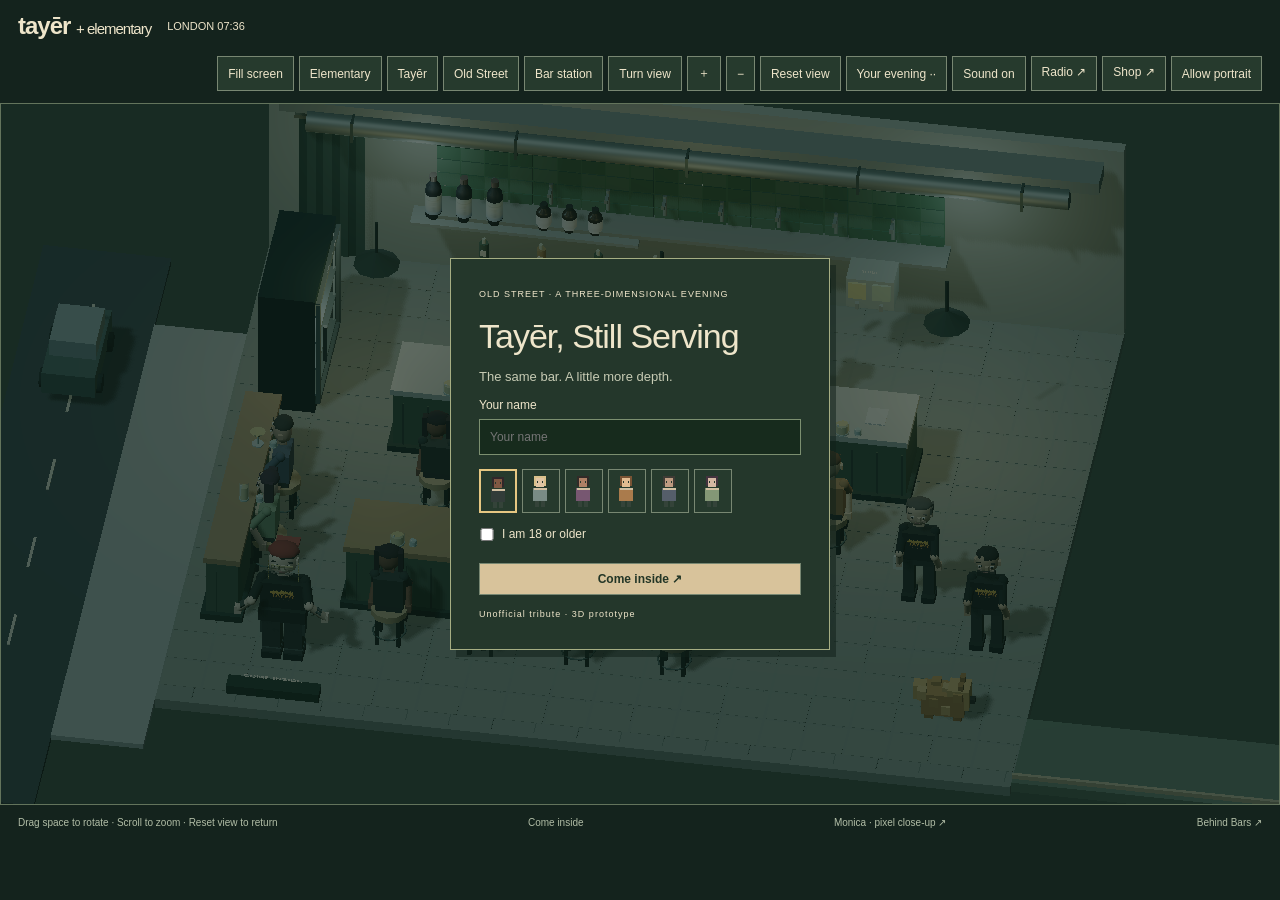
==== commit ecf1de4c: "Refine Monica tulip glass and clear plants; fix OSM glass and Alex idle remarks" ====
--- a/index.html
+++ b/index.html
@@ -1,7 +1,7 @@
-<!doctype html><html lang="en"><head><meta charset="utf-8"><meta name="viewport" content="width=device-width, initial-scale=1"><title>Tayēr, Still Serving</title><link rel="stylesheet" href="style.css?v=visit28"></head><body>
+<!doctype html><html lang="en"><head><meta charset="utf-8"><meta name="viewport" content="width=device-width, initial-scale=1"><title>Tayēr, Still Serving</title><link rel="stylesheet" href="style.css?v=visit29"></head><body>
 <header><a href="./">tayēr <small>+ elementary</small></a><span id="time"></span><nav><button id="front">Elementary</button><button id="back">Tayēr</button><button id="street">Old Street</button><button id="station">Bar station</button><button id="orbit">Turn view</button><button id="zoomIn" aria-label="Zoom in">＋</button><button id="zoomOut" aria-label="Zoom out">−</button><button id="resetView">Reset view</button><button id="actions" aria-expanded="false">Your evening ··</button><button id="sound">Sound on</button><a href="https://open.spotify.com/playlist/6UppMPIf8pKgyq8JjT1DAQ" target="_blank" rel="noopener noreferrer">Radio ↗</a><a href="https://tayer-elementary.com/collections/all" target="_blank" rel="noopener noreferrer">Shop ↗</a></nav></header>
 <main id="stage"><canvas id="world" aria-label="Three-dimensional pixel bar"></canvas><div id="targets"></div><div id="bubble" hidden><button id="dismiss" aria-label="Close dialogue">×</button><img id="dialoguePortrait" src="alex-welcome-v9-warm-full.png" alt="Alex welcoming you at Elementary" hidden><strong id="speaker"></strong><p id="line"></p><div id="choices"></div></div><div id="notice" role="status"></div>
 <section id="welcome"><div><small>OLD STREET · A THREE-DIMENSIONAL EVENING</small><h1>Tayēr, Still Serving</h1><p>The same bar. A little more depth.</p><label>Your name<input id="name" placeholder="Your name" maxlength="30"></label><div id="avatars"></div><label class="adult"><input id="adult" type="checkbox"> I am 18 or older</label><button id="enter">Come inside ↗</button><small>Unofficial tribute · 3D prototype</small></div></section>
 <section id="menu" hidden><div class="paper"><button id="closeMenu" aria-label="Close menu">×</button><h2 id="menuTitle">elementary</h2><small id="menuSubtitle">#HUSTLEMAGIC</small><div id="drinks"></div><small>Virtual drinks · sample prices</small></div></section></main>
 <footer><span>Drag space to rotate · Scroll to zoom · Reset view to return</span><span id="status">Come inside</span><a href="monica.html">Monica · pixel close-up ↗</a><a href="https://www.behindbars.net/projects/tayer-elementary" target="_blank" rel="noopener noreferrer">Behind Bars ↗</a></footer><div id="music" aria-hidden="true"><div id="spotify"></div></div>
-<script src="content.js?v=martini-16"></script><script type="module" src="game.js?v=visit28"></script></body></html>
+<script src="content.js?v=osm29"></script><script type="module" src="game.js?v=visit29"></script></body></html>
